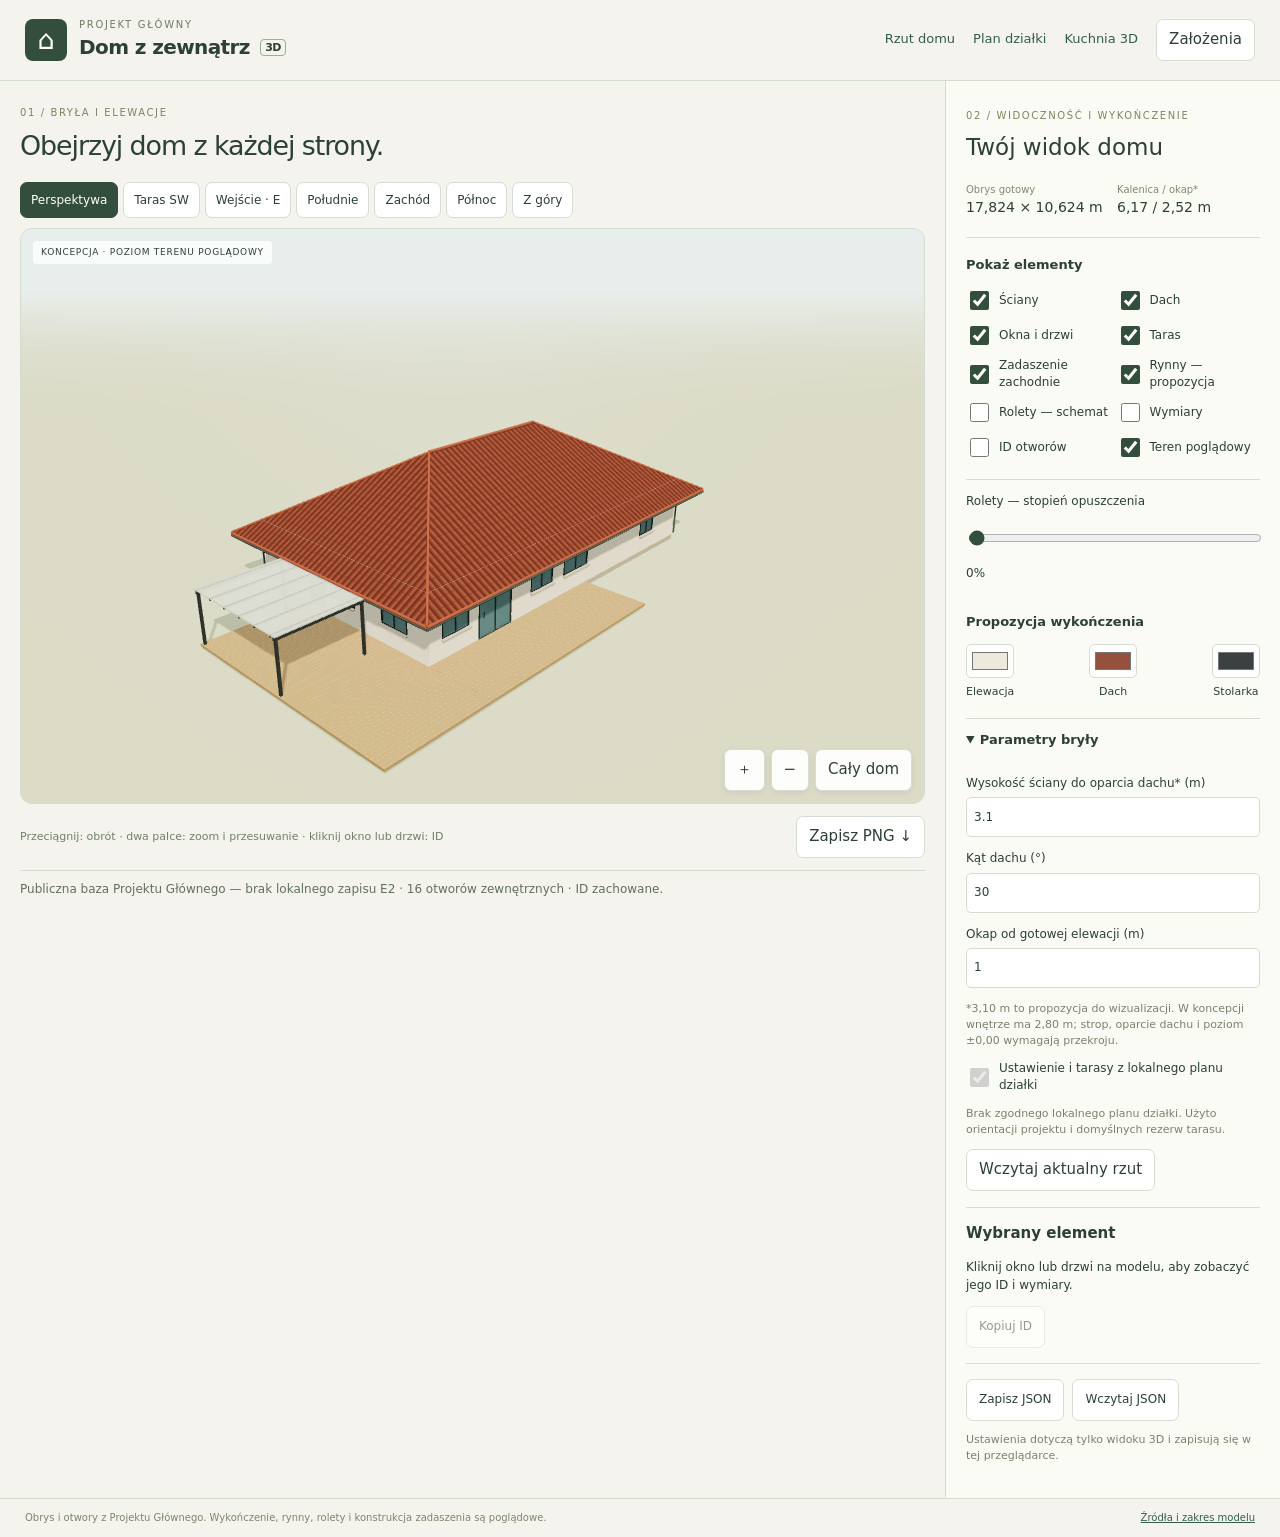
==== dom3d.html @ 91110e95 "Dodaj interaktywny widok domu z zewnątrz 3D" ====
<!doctype html><html lang="pl"><head><meta charset="utf-8"><meta name="viewport" content="width=device-width,initial-scale=1"><meta name="theme-color" content="#344b3f"><link rel="icon" href="data:,"><title>Dom z zewnątrz — Projekt Główny 3D</title><link rel="stylesheet" href="dom3d.css"></head><body>
<header><a class="brand" href="./?variant=E2"><span class="brand-mark">⌂</span><span><small>PROJEKT GŁÓWNY</small><b>Dom z zewnątrz <em>3D</em></b></span></a><nav><a href="./?variant=E2">Rzut domu</a><a href="dzialka.html">Plan działki</a><a href="kuchnia3d.html">Kuchnia 3D</a><button id="homeHelp">Założenia</button></nav></header>
<main><section class="viewer"><div class="view-top"><div><span class="eyebrow">01 / BRYŁA I ELEWACJE</span><h1>Obejrzyj dom z każdej strony.</h1></div><button id="homePanel" class="mobile-panel" aria-expanded="false">Ustawienia</button></div><div class="view-buttons" aria-label="Widoki domu"><button data-home-view="perspective" class="active">Perspektywa</button><button data-home-view="terrace">Taras SW</button><button data-home-view="east">Wejście · E</button><button data-home-view="south">Południe</button><button data-home-view="west">Zachód</button><button data-home-view="north">Północ</button><button data-home-view="top">Z góry</button></div>
<div id="houseScene"><div id="homeLabels" aria-hidden="true"></div><div id="homeLoading" class="loading">Buduję model z geometrii rzutu…</div><div id="noHouseWebGL" hidden><b>Widok elewacji 2D</b><p>WebGL 2 jest niedostępny. Możesz obejrzeć elewacje i zapisać SVG.</p><div id="homeFacade"></div></div><div class="scene-badge">KONCEPCJA · POZIOM TERENU POGLĄDOWY</div><div class="scene-tools"><button id="homeZoomIn" aria-label="Przybliż model">＋</button><button id="homeZoomOut" aria-label="Oddal model">−</button><button id="homeFit">Cały dom</button></div></div>
<div class="scene-footer"><span>Przeciągnij: obrót · dwa palce: zoom i przesuwanie · kliknij okno lub drzwi: ID</span><button id="homeImage">Zapisz PNG ↓</button></div><p id="homeSource" class="source" role="status"></p><p id="homeWarning" class="warning" hidden></p></section>
<aside id="homeSettings"><div class="aside-title"><span class="eyebrow">02 / WIDOCZNOŚĆ I WYKOŃCZENIE</span><h2>Twój widok domu</h2></div><div class="metric-grid"><div><small>Obrys gotowy</small><strong id="homeSize">—</strong></div><div><small>Kalenica / okap*</small><strong id="homeHeights">—</strong></div></div><fieldset><legend>Pokaż elementy</legend><div id="homeLayers" class="layer-grid"></div></fieldset><label class="field"><span>Rolety — stopień opuszczenia</span><input id="homeShutter" type="range" min="0" max="100" value="0"><output id="homeShutterValue">0%</output></label>
<fieldset><legend>Propozycja wykończenia</legend><div class="color-row"><label><input data-home-color="wallColor" type="color" value="#eee9dd">Elewacja</label><label><input data-home-color="roofColor" type="color" value="#95513d">Dach</label><label><input data-home-color="frameColor" type="color" value="#3a4140">Stolarka</label></div></fieldset>
<details open><summary>Parametry bryły</summary><label class="field">Wysokość ściany do oparcia dachu* (m)<input id="homeHeight" type="number" min="2.6" max="5" step=".05" value="3.1"></label><label class="field">Kąt dachu (°)<input id="homePitch" type="number" min="5" max="60" step="1" value="30"></label><label class="field">Okap od gotowej elewacji (m)<input id="homeOverhang" type="number" min="0" max="2.5" step=".05" value="1"></label><p class="hint">*3,10 m to propozycja do wizualizacji. W koncepcji wnętrze ma 2,80 m; strop, oparcie dachu i poziom ±0,00 wymagają przekroju.</p><label class="check"><input id="homeUseSite" type="checkbox" checked>Ustawienie i tarasy z lokalnego planu działki</label><p id="homeSiteSource" class="hint"></p><button id="homeRefresh">Wczytaj aktualny rzut</button></details>
<section class="selection"><h3>Wybrany element</h3><p id="homeSelection">Kliknij okno lub drzwi na modelu, aby zobaczyć jego identyfikator i wymiary.</p><button id="homeCopyId" disabled>Kopiuj ID</button></section><div class="actions"><button id="homeExport">Zapisz JSON</button><button id="homeImport">Wczytaj JSON</button><input id="homeFile" type="file" accept=".json,application/json" hidden></div><p id="homeSave" class="hint" role="status">Ustawienia dotyczą tylko widoku 3D i zapisują się w tej przeglądarce.</p></aside></main>
<footer><span>Obrys i otwory z Projektu Głównego. Wykończenie, rynny, rolety i konstrukcja zadaszenia są poglądowe.</span><a href="dom3d-opis.md">Źródła i zakres modelu</a></footer>
<dialog id="homeHelpDialog"><div class="dialog-title"><h2>Co pokazuje model?</h2><button id="homeHelpClose" aria-label="Zamknij założenia">×</button></div><p>Ściany, położenia i rozmiary otworów pochodzą z Projektu Głównego E2. Model najpierw odczytuje lokalny zapis rzutu, a gdy go nie ma — publiczną bazę. Przycisk „Wczytaj aktualny rzut” odświeża geometrię bez zmiany zapisu 2D.</p><p>Dach kopertowy powstaje z gotowego obrysu, kąta i okapu. Wysokość ściany 3,10 m jest propozycją. Okap schodzi niżej od jej górnej krawędzi o wartość wynikającą z pochylenia połaci. Poziomy stropu i dachu wymagają uzgodnienia na przekroju.</p><p>Barwy, podziały szyb, okucia, skrzynki rolet i rynny to schemat. Zadaszenie tarasu ma poglądową konstrukcję wolnostojącą, do koordynacji z okapem i otworami. Przejścia instalacji przez dach oraz obróbki wymagają projektu. Pokazany teren jest płaski i nie przedstawia rzeczywistego NMT ani fundamentów. Oświetlenie i cienie są aranżacyjne; nie stanowią analizy nasłonecznienia.</p><p>Jeśli w tej przeglądarce jest plan działki, można użyć jego obrotu oraz położeń tarasów. Granice, współrzędne geodezyjne, identyfikator działki i NMT nie są dołączane do eksportu 3D ani wysyłane na serwer.</p><p>Zmiany parametrów 3D są niezależne od rzutu i referencji. JSON przenosi wygląd i kopię geometrii modelu. PNG zapisuje aktualny widok wraz z etykietami. Przeciągnięcie obraca, prawy przycisk lub Shift przesuwa, kółko przybliża; na telefonie użyj jednego lub dwóch palców.</p><p><a href="vendor/three/LICENSE">Three.js — MIT</a></p></dialog><noscript><p>Interaktywny model wymaga JavaScript. <a href="dom3d-opis.md">Opis bryły</a>.</p></noscript><script type="module" src="dom3d.mjs"></script></body></html>
---- dom3d.css ----
:root{font-family:system-ui,sans-serif;color:#2c4035;background:#f4f3ed;font-size:15px;line-height:1.45;--line:#d5dcd2;--green:#344e3d}*{box-sizing:border-box}body{margin:0}button,input,a{touch-action:manipulation}button,a,input{font:inherit}button{cursor:pointer;background:#fff;color:inherit;border:1px solid var(--line);border-radius:7px;min-height:42px;padding:8px 12px}button:hover,button.active{background:var(--green);color:#fff;border-color:var(--green)}button:disabled{opacity:.5;cursor:default}button:focus-visible,a:focus-visible,input:focus-visible,summary:focus-visible,canvas:focus-visible{outline:3px solid #bb7c38;outline-offset:3px}a{color:#315f4a}header{display:flex;justify-content:space-between;align-items:center;padding:18px 25px;border-bottom:1px solid var(--line);gap:20px}.brand{display:flex;align-items:center;gap:12px;text-decoration:none;color:inherit}.brand-mark{display:grid;place-content:center;width:42px;height:42px;background:#344e3d;border-radius:8px;color:#fff;font-size:27px}.brand small{display:block;font-size:10px;letter-spacing:.17em;color:#6f7d68}.brand b{font-size:20px;letter-spacing:-.03em}.brand em{font-size:11px;font-style:normal;border:1px solid #9aaf8e;border-radius:4px;padding:1px 4px;vertical-align:middle;margin-left:4px}nav{display:flex;align-items:center;gap:18px}nav a{font-size:13px;text-decoration:none}main{display:grid;grid-template-columns:minmax(0,1fr) 335px;min-height:calc(100dvh - 140px)}.viewer{min-width:0;padding:20px}.view-top{display:flex;justify-content:space-between;align-items:center;gap:12px}.eyebrow{font-size:10px;letter-spacing:.16em;color:#7b865f}h1{font-size:clamp(20px,2.1vw,29px);margin:5px 0 16px;font-weight:500;letter-spacing:-.04em}h2{font-size:23px;font-weight:500;margin:6px 0 18px}h3{font-size:15px}.view-buttons{display:flex;gap:5px;flex-wrap:wrap;margin-bottom:10px}.view-buttons button{font-size:12px;min-height:36px;padding:7px 10px}#houseScene{position:relative;height:clamp(430px,64vh,820px);min-width:0;border:1px solid #d2dcd0;border-radius:12px;overflow:hidden;background:#e8eeec}#houseScene canvas{display:block;width:100%;height:100%;touch-action:none}#homeLabels{position:absolute;inset:0;pointer-events:none;overflow:hidden}.home-label{position:absolute;transform:translate(-50%,-50%);font-size:11px;background:#ffffffe8;border:1px solid #d3ddd0;border-radius:4px;padding:2px 6px;white-space:nowrap;box-shadow:0 1px 4px #0001}.home-label[hidden]{display:none}.id-label{font-size:10px;color:#674f2e}.scene-badge{position:absolute;top:12px;left:12px;border-radius:4px;background:#ffffffc9;padding:5px 8px;font-size:9px;letter-spacing:.08em;pointer-events:none}.scene-tools{position:absolute;right:12px;bottom:12px;display:flex;gap:6px}.scene-tools button{background:#fffffff2;box-shadow:0 2px 6px #0001}.loading{position:absolute;inset:0;display:grid;place-content:center;text-align:center;font-size:14px;background:#e8eeec;z-index:2}.loading[hidden]{display:none}.scene-footer{display:flex;align-items:center;justify-content:space-between;gap:12px;padding:12px 0;border-bottom:1px solid var(--line)}.scene-footer span{font-size:11px;color:#718069}.scene-footer button{flex-shrink:0}.source{font-size:12px;color:#62715d;margin:10px 0}.warning{background:#fff3dc;border-left:3px solid #b58031;font-size:12px;padding:10px}aside{background:#fbfbf6;border-left:1px solid var(--line);padding:23px 20px;min-width:0}.metric-grid{display:grid;grid-template-columns:1fr 1fr;gap:8px;border-bottom:1px solid var(--line);padding-bottom:18px}.metric-grid small{display:block;font-size:10px;color:#7f8a70}.metric-grid strong{font-size:14px;font-weight:500}fieldset{border:0;border-bottom:1px solid var(--line);padding:18px 0;margin:0}legend{font-size:13px;font-weight:600;padding:0;float:left;width:100%;margin:0 0 12px}.layer-grid{clear:both;display:grid;grid-template-columns:1fr 1fr;gap:7px}.check,.layer-grid label{display:flex;align-items:center;gap:7px;font-size:12px;min-height:28px}.check input,.layer-grid input{width:19px;height:19px;flex-shrink:0;accent-color:var(--green)}.field{display:flex;flex-direction:column;gap:5px;font-size:12px;margin:13px 0}.field input{min-height:40px;width:100%;border:1px solid var(--line);background:white;border-radius:5px;padding:7px;color:inherit;min-width:0}.field input[type=range]{padding:0;accent-color:var(--green)}.color-row{display:flex;clear:both;gap:12px;justify-content:space-between}.color-row label{display:flex;align-items:center;flex-direction:column;gap:6px;font-size:11px}.color-row input{width:48px;height:34px;border:1px solid var(--line);padding:3px;border-radius:5px;background:white}.hint{font-size:11px;color:#78826d;overflow-wrap:anywhere}summary{font-size:13px;font-weight:600;min-height:42px;padding:12px 0;cursor:pointer}.selection{margin-top:16px;border-top:1px solid var(--line)}.selection p{font-size:12px;overflow-wrap:anywhere}.selection button{font-size:12px}.actions{display:flex;gap:8px;flex-wrap:wrap;border-top:1px solid var(--line);padding-top:15px;margin-top:15px}.actions button{font-size:12px}footer{display:flex;justify-content:space-between;align-items:center;padding:12px 25px;border-top:1px solid var(--line);gap:15px;font-size:10px;color:#7c866f}footer a{flex-shrink:0}.mobile-panel{display:none}dialog{max-width:650px;width:calc(100vw - 25px);max-height:85vh;overflow:auto;border:1px solid var(--line);border-radius:12px;background:#fbfbf6;color:inherit;padding:22px}dialog::backdrop{background:#14271e77}.dialog-title{display:flex;justify-content:space-between;gap:15px;align-items:center}.dialog-title h2{margin:0}dialog p{font-size:14px}.dialog-title button{font-size:24px}#noHouseWebGL{position:absolute;inset:0;overflow:auto;padding:50px 15px 70px;background:#e8eeec;font-size:13px}#noHouseWebGL[hidden]{display:none}#homeFacade svg{display:block;width:100%;max-height:70vh}.fallback #homeLabels{display:none}.fallback .scene-tools{display:none}@media(max-width:850px){header{padding:12px;gap:10px;flex-wrap:wrap}nav{gap:12px;flex-wrap:wrap}nav a{font-size:12px}.brand b{font-size:18px}main{display:block}.viewer{padding:12px}#houseScene{height:57dvh;min-height:390px}.view-buttons{gap:4px}.view-buttons button{font-size:11px;min-height:40px}.scene-footer{gap:8px;align-items:flex-start}.scene-footer span{max-width:230px}.scene-footer button{font-size:12px}.mobile-panel{display:block;min-height:40px;font-size:12px}aside{border-left:0;border-top:1px solid var(--line);padding:20px;display:none}body.settings-open aside{display:block}footer{padding:12px;display:block}footer a{display:inline-block;margin-top:8px}.scene-badge{font-size:8px;max-width:75%}.scene-tools{right:8px;bottom:8px}h1{max-width:270px}.layer-grid{grid-template-columns:1fr 1fr}.home-label{font-size:10px;padding:2px 4px}}
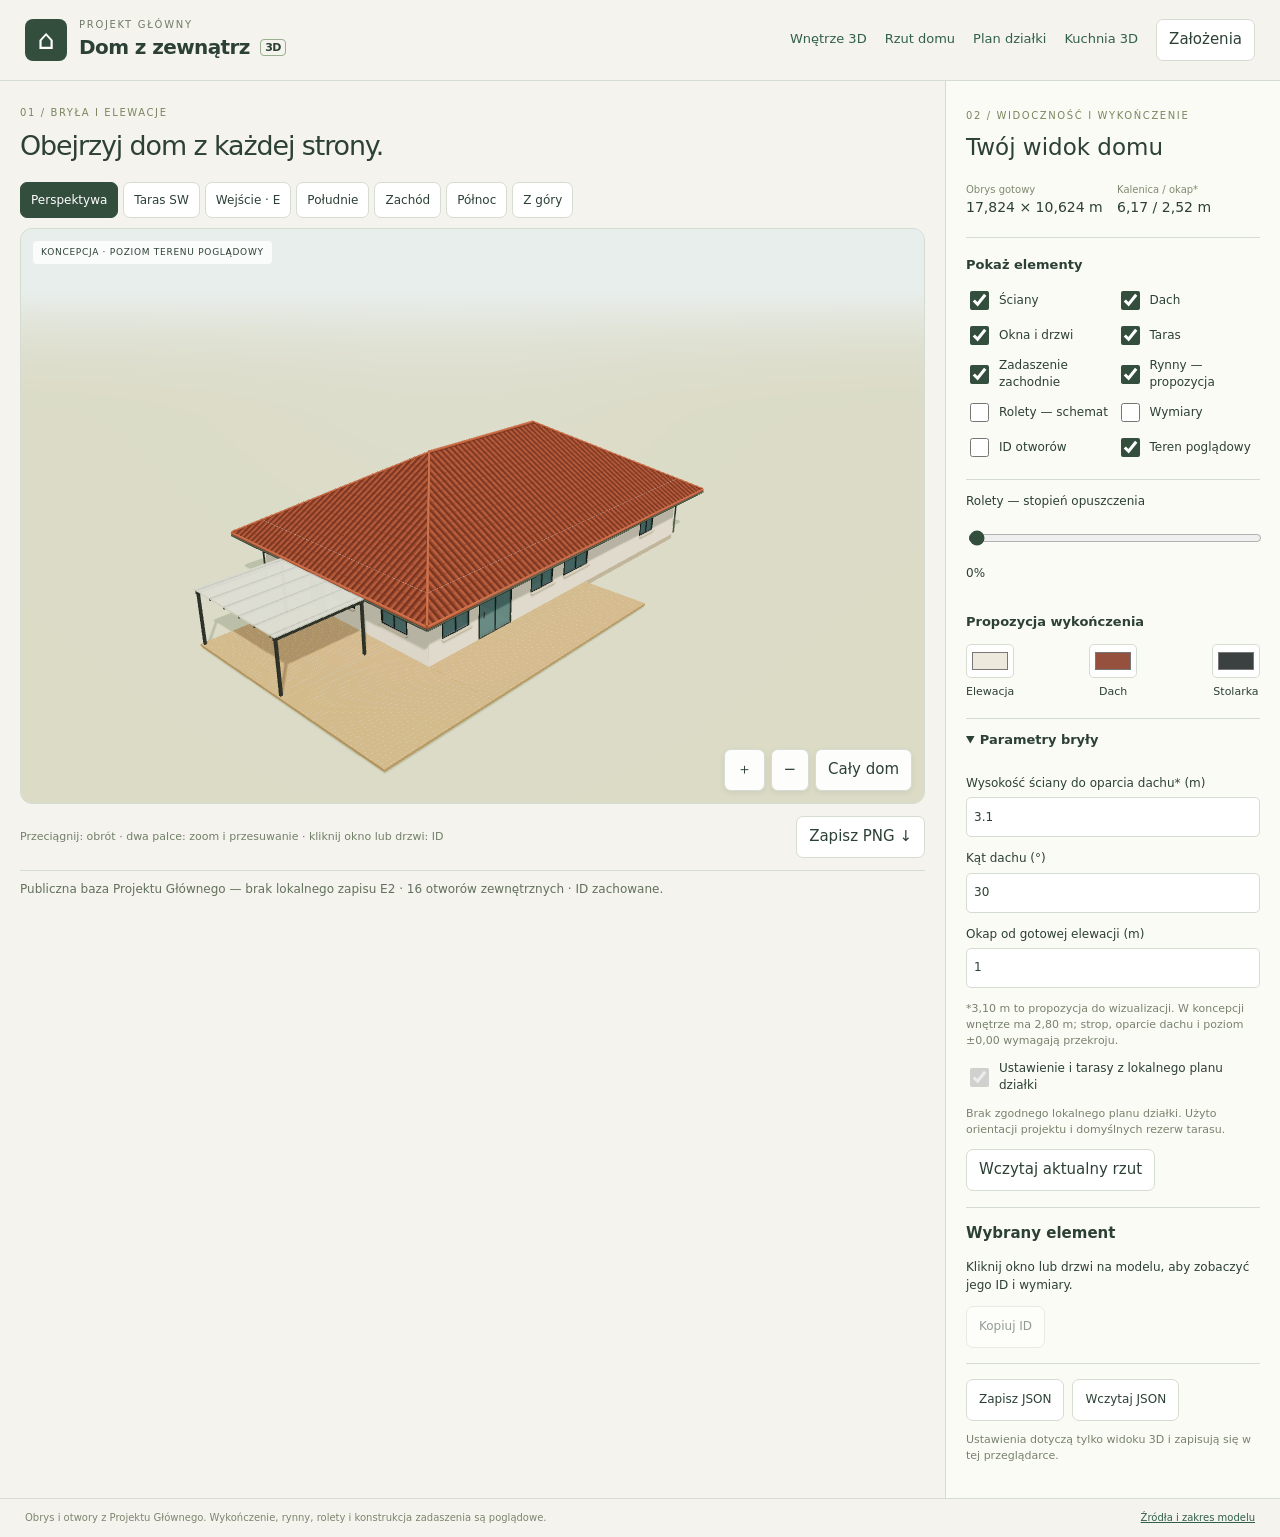
==== commit 218070b4: "Dodaj wnętrze całego domu 3D z ustawianym ludzikiem" ====
--- a/dom3d.html
+++ b/dom3d.html
@@ -1,5 +1,5 @@
 <!doctype html><html lang="pl"><head><meta charset="utf-8"><meta name="viewport" content="width=device-width,initial-scale=1"><meta name="theme-color" content="#344b3f"><link rel="icon" href="data:,"><title>Dom z zewnątrz — Projekt Główny 3D</title><link rel="stylesheet" href="dom3d.css"></head><body>
-<header><a class="brand" href="./?variant=E2"><span class="brand-mark">⌂</span><span><small>PROJEKT GŁÓWNY</small><b>Dom z zewnątrz <em>3D</em></b></span></a><nav><a href="./?variant=E2">Rzut domu</a><a href="dzialka.html">Plan działki</a><a href="kuchnia3d.html">Kuchnia 3D</a><button id="homeHelp">Założenia</button></nav></header>
+<header><a class="brand" href="./?variant=E2"><span class="brand-mark">⌂</span><span><small>PROJEKT GŁÓWNY</small><b>Dom z zewnątrz <em>3D</em></b></span></a><nav><a href="wnetrze3d.html">Wnętrze 3D</a><a href="./?variant=E2">Rzut domu</a><a href="dzialka.html">Plan działki</a><a href="kuchnia3d.html">Kuchnia 3D</a><button id="homeHelp">Założenia</button></nav></header>
 <main><section class="viewer"><div class="view-top"><div><span class="eyebrow">01 / BRYŁA I ELEWACJE</span><h1>Obejrzyj dom z każdej strony.</h1></div><button id="homePanel" class="mobile-panel" aria-expanded="false">Ustawienia</button></div><div class="view-buttons" aria-label="Widoki domu"><button data-home-view="perspective" class="active">Perspektywa</button><button data-home-view="terrace">Taras SW</button><button data-home-view="east">Wejście · E</button><button data-home-view="south">Południe</button><button data-home-view="west">Zachód</button><button data-home-view="north">Północ</button><button data-home-view="top">Z góry</button></div>
 <div id="houseScene"><div id="homeLabels" aria-hidden="true"></div><div id="homeLoading" class="loading">Buduję model z geometrii rzutu…</div><div id="noHouseWebGL" hidden><b>Widok elewacji 2D</b><p>WebGL 2 jest niedostępny. Możesz obejrzeć elewacje i zapisać SVG.</p><div id="homeFacade"></div></div><div class="scene-badge">KONCEPCJA · POZIOM TERENU POGLĄDOWY</div><div class="scene-tools"><button id="homeZoomIn" aria-label="Przybliż model">＋</button><button id="homeZoomOut" aria-label="Oddal model">−</button><button id="homeFit">Cały dom</button></div></div>
 <div class="scene-footer"><span>Przeciągnij: obrót · dwa palce: zoom i przesuwanie · kliknij okno lub drzwi: ID</span><button id="homeImage">Zapisz PNG ↓</button></div><p id="homeSource" class="source" role="status"></p><p id="homeWarning" class="warning" hidden></p></section>
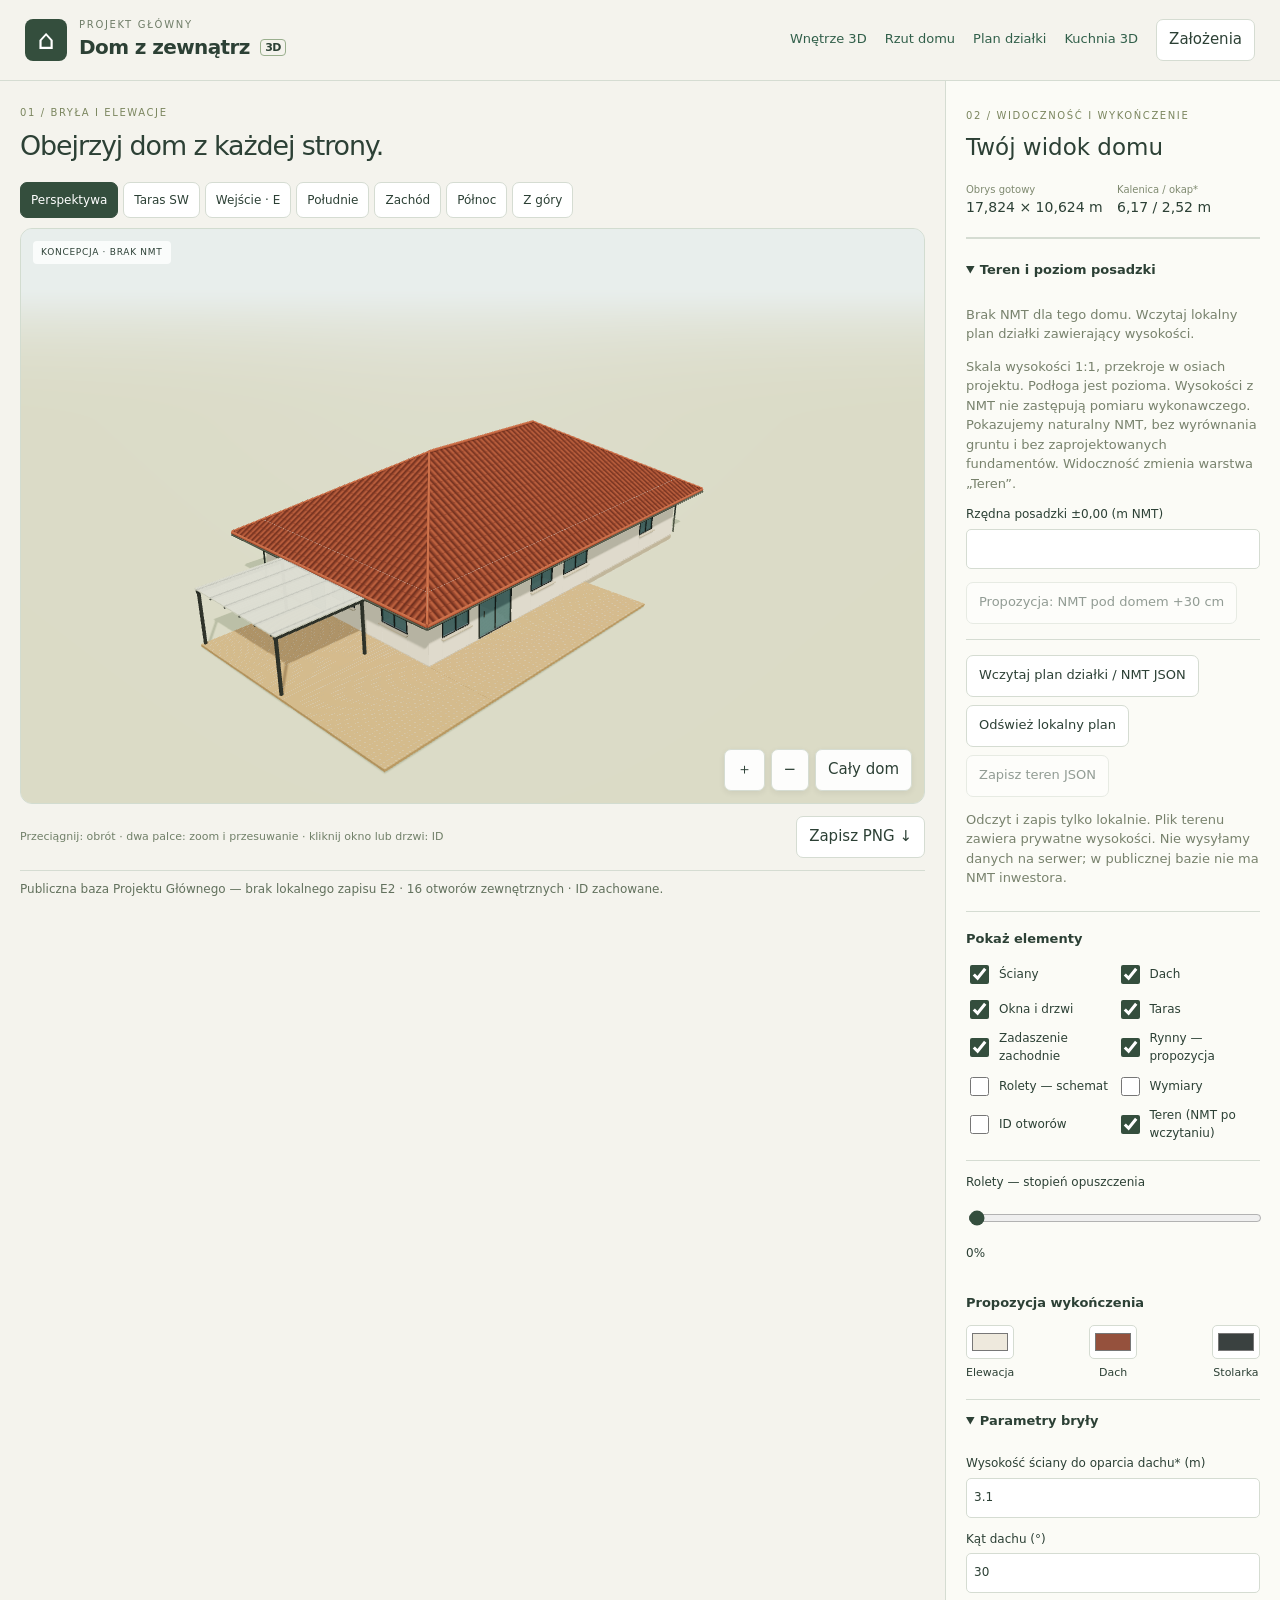
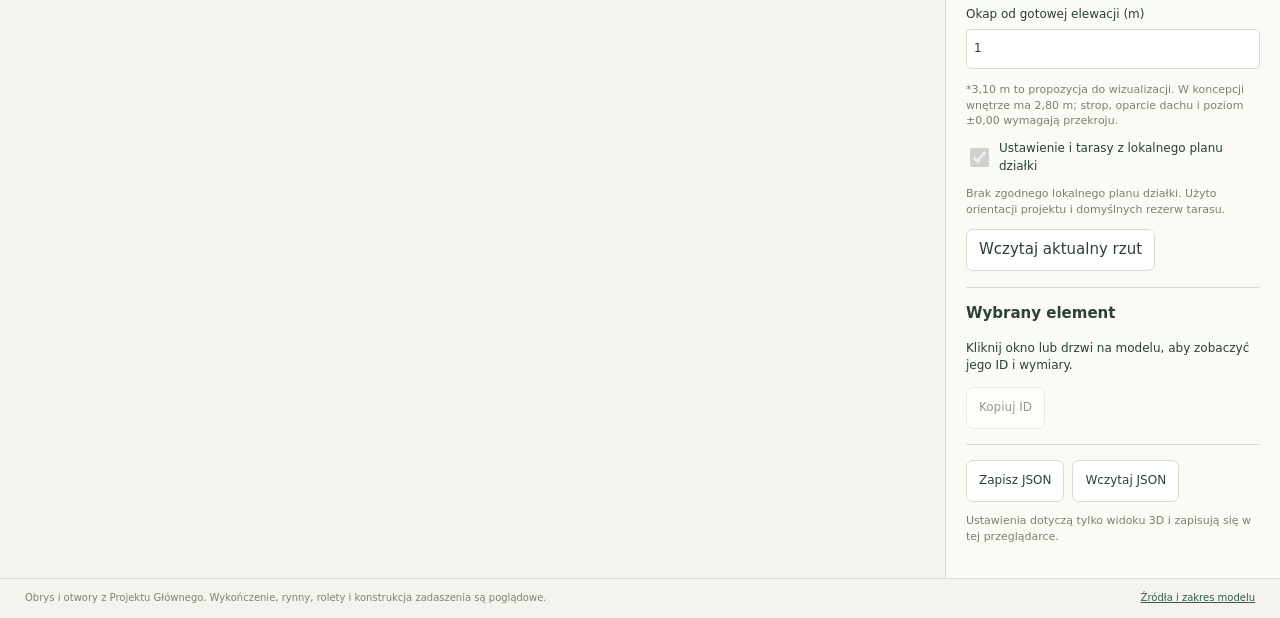
==== commit e0728f70: "Uwzględnij lokalny NMT i poziom posadzki w widokach domu 3D" ====
--- a/dom3d.html
+++ b/dom3d.html
@@ -1,11 +1,11 @@
 <!doctype html><html lang="pl"><head><meta charset="utf-8"><meta name="viewport" content="width=device-width,initial-scale=1"><meta name="theme-color" content="#344b3f"><link rel="icon" href="data:,"><title>Dom z zewnątrz — Projekt Główny 3D</title><link rel="stylesheet" href="dom3d.css"></head><body>
 <header><a class="brand" href="./?variant=E2"><span class="brand-mark">⌂</span><span><small>PROJEKT GŁÓWNY</small><b>Dom z zewnątrz <em>3D</em></b></span></a><nav><a href="wnetrze3d.html">Wnętrze 3D</a><a href="./?variant=E2">Rzut domu</a><a href="dzialka.html">Plan działki</a><a href="kuchnia3d.html">Kuchnia 3D</a><button id="homeHelp">Założenia</button></nav></header>
 <main><section class="viewer"><div class="view-top"><div><span class="eyebrow">01 / BRYŁA I ELEWACJE</span><h1>Obejrzyj dom z każdej strony.</h1></div><button id="homePanel" class="mobile-panel" aria-expanded="false">Ustawienia</button></div><div class="view-buttons" aria-label="Widoki domu"><button data-home-view="perspective" class="active">Perspektywa</button><button data-home-view="terrace">Taras SW</button><button data-home-view="east">Wejście · E</button><button data-home-view="south">Południe</button><button data-home-view="west">Zachód</button><button data-home-view="north">Północ</button><button data-home-view="top">Z góry</button></div>
-<div id="houseScene"><div id="homeLabels" aria-hidden="true"></div><div id="homeLoading" class="loading">Buduję model z geometrii rzutu…</div><div id="noHouseWebGL" hidden><b>Widok elewacji 2D</b><p>WebGL 2 jest niedostępny. Możesz obejrzeć elewacje i zapisać SVG.</p><div id="homeFacade"></div></div><div class="scene-badge">KONCEPCJA · POZIOM TERENU POGLĄDOWY</div><div class="scene-tools"><button id="homeZoomIn" aria-label="Przybliż model">＋</button><button id="homeZoomOut" aria-label="Oddal model">−</button><button id="homeFit">Cały dom</button></div></div>
+<div id="houseScene"><div id="homeLabels" aria-hidden="true"></div><div id="homeLoading" class="loading">Buduję model z geometrii rzutu…</div><div id="noHouseWebGL" hidden><b>Widok elewacji 2D</b><p>WebGL 2 jest niedostępny. Możesz obejrzeć elewacje i zapisać SVG.</p><div id="homeFacade"></div></div><div id="homeTerrainBadge" class="scene-badge">KONCEPCJA · BRAK NMT</div><div class="scene-tools"><button id="homeZoomIn" aria-label="Przybliż model">＋</button><button id="homeZoomOut" aria-label="Oddal model">−</button><button id="homeFit">Cały dom</button></div></div>
 <div class="scene-footer"><span>Przeciągnij: obrót · dwa palce: zoom i przesuwanie · kliknij okno lub drzwi: ID</span><button id="homeImage">Zapisz PNG ↓</button></div><p id="homeSource" class="source" role="status"></p><p id="homeWarning" class="warning" hidden></p></section>
-<aside id="homeSettings"><div class="aside-title"><span class="eyebrow">02 / WIDOCZNOŚĆ I WYKOŃCZENIE</span><h2>Twój widok domu</h2></div><div class="metric-grid"><div><small>Obrys gotowy</small><strong id="homeSize">—</strong></div><div><small>Kalenica / okap*</small><strong id="homeHeights">—</strong></div></div><fieldset><legend>Pokaż elementy</legend><div id="homeLayers" class="layer-grid"></div></fieldset><label class="field"><span>Rolety — stopień opuszczenia</span><input id="homeShutter" type="range" min="0" max="100" value="0"><output id="homeShutterValue">0%</output></label>
+<aside id="homeSettings"><div class="aside-title"><span class="eyebrow">02 / WIDOCZNOŚĆ I WYKOŃCZENIE</span><h2>Twój widok domu</h2></div><div class="metric-grid"><div><small>Obrys gotowy</small><strong id="homeSize">—</strong></div><div><small>Kalenica / okap*</small><strong id="homeHeights">—</strong></div></div><div id="terrain3DPanel"></div><fieldset><legend>Pokaż elementy</legend><div id="homeLayers" class="layer-grid"></div></fieldset><label class="field"><span>Rolety — stopień opuszczenia</span><input id="homeShutter" type="range" min="0" max="100" value="0"><output id="homeShutterValue">0%</output></label>
 <fieldset><legend>Propozycja wykończenia</legend><div class="color-row"><label><input data-home-color="wallColor" type="color" value="#eee9dd">Elewacja</label><label><input data-home-color="roofColor" type="color" value="#95513d">Dach</label><label><input data-home-color="frameColor" type="color" value="#3a4140">Stolarka</label></div></fieldset>
 <details open><summary>Parametry bryły</summary><label class="field">Wysokość ściany do oparcia dachu* (m)<input id="homeHeight" type="number" min="2.6" max="5" step=".05" value="3.1"></label><label class="field">Kąt dachu (°)<input id="homePitch" type="number" min="5" max="60" step="1" value="30"></label><label class="field">Okap od gotowej elewacji (m)<input id="homeOverhang" type="number" min="0" max="2.5" step=".05" value="1"></label><p class="hint">*3,10 m to propozycja do wizualizacji. W koncepcji wnętrze ma 2,80 m; strop, oparcie dachu i poziom ±0,00 wymagają przekroju.</p><label class="check"><input id="homeUseSite" type="checkbox" checked>Ustawienie i tarasy z lokalnego planu działki</label><p id="homeSiteSource" class="hint"></p><button id="homeRefresh">Wczytaj aktualny rzut</button></details>
 <section class="selection"><h3>Wybrany element</h3><p id="homeSelection">Kliknij okno lub drzwi na modelu, aby zobaczyć jego identyfikator i wymiary.</p><button id="homeCopyId" disabled>Kopiuj ID</button></section><div class="actions"><button id="homeExport">Zapisz JSON</button><button id="homeImport">Wczytaj JSON</button><input id="homeFile" type="file" accept=".json,application/json" hidden></div><p id="homeSave" class="hint" role="status">Ustawienia dotyczą tylko widoku 3D i zapisują się w tej przeglądarce.</p></aside></main>
 <footer><span>Obrys i otwory z Projektu Głównego. Wykończenie, rynny, rolety i konstrukcja zadaszenia są poglądowe.</span><a href="dom3d-opis.md">Źródła i zakres modelu</a></footer>
-<dialog id="homeHelpDialog"><div class="dialog-title"><h2>Co pokazuje model?</h2><button id="homeHelpClose" aria-label="Zamknij założenia">×</button></div><p>Ściany, położenia i rozmiary otworów pochodzą z Projektu Głównego E2. Model najpierw odczytuje lokalny zapis rzutu, a gdy go nie ma — publiczną bazę. Przycisk „Wczytaj aktualny rzut” odświeża geometrię bez zmiany zapisu 2D.</p><p>Dach kopertowy powstaje z gotowego obrysu, kąta i okapu. Wysokość ściany 3,10 m jest propozycją. Okap schodzi niżej od jej górnej krawędzi o wartość wynikającą z pochylenia połaci. Poziomy stropu i dachu wymagają uzgodnienia na przekroju.</p><p>Barwy, podziały szyb, okucia, skrzynki rolet i rynny to schemat. Zadaszenie tarasu ma poglądową konstrukcję wolnostojącą, do koordynacji z okapem i otworami. Przejścia instalacji przez dach oraz obróbki wymagają projektu. Pokazany teren jest płaski i nie przedstawia rzeczywistego NMT ani fundamentów. Oświetlenie i cienie są aranżacyjne; nie stanowią analizy nasłonecznienia.</p><p>Jeśli w tej przeglądarce jest plan działki, można użyć jego obrotu oraz położeń tarasów. Granice, współrzędne geodezyjne, identyfikator działki i NMT nie są dołączane do eksportu 3D ani wysyłane na serwer.</p><p>Zmiany parametrów 3D są niezależne od rzutu i referencji. JSON przenosi wygląd i kopię geometrii modelu. PNG zapisuje aktualny widok wraz z etykietami. Przeciągnięcie obraca, prawy przycisk lub Shift przesuwa, kółko przybliża; na telefonie użyj jednego lub dwóch palców.</p><p><a href="vendor/three/LICENSE">Three.js — MIT</a></p></dialog><noscript><p>Interaktywny model wymaga JavaScript. <a href="dom3d-opis.md">Opis bryły</a>.</p></noscript><script type="module" src="dom3d.mjs"></script></body></html>
+<dialog id="homeHelpDialog"><div class="dialog-title"><h2>Co pokazuje model?</h2><button id="homeHelpClose" aria-label="Zamknij założenia">×</button></div><p>Ściany, położenia i rozmiary otworów pochodzą z Projektu Głównego E2. Model najpierw odczytuje lokalny zapis rzutu, a gdy go nie ma — publiczną bazę. Przycisk „Wczytaj aktualny rzut” odświeża geometrię bez zmiany zapisu 2D.</p><p>Dach kopertowy powstaje z gotowego obrysu, kąta i okapu. Wysokość ściany 3,10 m jest propozycją. Okap schodzi niżej od jej górnej krawędzi o wartość wynikającą z pochylenia połaci. Poziomy stropu i dachu wymagają uzgodnienia na przekroju.</p><p>Barwy, podziały szyb, okucia, skrzynki rolet i rynny to schemat. Zadaszenie tarasu ma poglądową konstrukcję wolnostojącą, do koordynacji z okapem i otworami. Przejścia instalacji przez dach oraz obróbki wymagają projektu. Po wczytaniu lokalnego planu z NMT pokazujemy naturalne pochylenie w skali 1:1. Posadzka pozostaje pozioma; jej rzędna jest robocza. Półprzezroczysty pas pod domem ilustruje różnicę wysokości, bez projektu fundamentów i niwelacji. Bez NMT teren jest poglądowy. Oświetlenie i cienie są aranżacyjne; nie stanowią analizy nasłonecznienia.</p><p>Jeśli w tej przeglądarce jest plan działki, można użyć jego obrotu oraz położeń tarasów. Granice, współrzędne geodezyjne i identyfikator działki nie są dołączane do eksportu 3D. Jeżeli NMT jest wczytany, eksport JSON zawiera lokalny fragment wysokości i rzędną widoku. Plik jest prywatny; nic nie wysyłamy na serwer.</p><p>Zmiany parametrów 3D są niezależne od rzutu i referencji. JSON przenosi wygląd i kopię geometrii modelu. PNG zapisuje aktualny widok wraz z etykietami. Przeciągnięcie obraca, prawy przycisk lub Shift przesuwa, kółko przybliża; na telefonie użyj jednego lub dwóch palców.</p><p><a href="vendor/three/LICENSE">Three.js — MIT</a></p></dialog><noscript><p>Interaktywny model wymaga JavaScript. <a href="dom3d-opis.md">Opis bryły</a>.</p></noscript><script type="module" src="dom3d.mjs"></script></body></html>
--- a/dom3d.css
+++ b/dom3d.css
@@ -1 +1,2 @@
 :root{font-family:system-ui,sans-serif;color:#2c4035;background:#f4f3ed;font-size:15px;line-height:1.45;--line:#d5dcd2;--green:#344e3d}*{box-sizing:border-box}body{margin:0}button,input,a{touch-action:manipulation}button,a,input{font:inherit}button{cursor:pointer;background:#fff;color:inherit;border:1px solid var(--line);border-radius:7px;min-height:42px;padding:8px 12px}button:hover,button.active{background:var(--green);color:#fff;border-color:var(--green)}button:disabled{opacity:.5;cursor:default}button:focus-visible,a:focus-visible,input:focus-visible,summary:focus-visible,canvas:focus-visible{outline:3px solid #bb7c38;outline-offset:3px}a{color:#315f4a}header{display:flex;justify-content:space-between;align-items:center;padding:18px 25px;border-bottom:1px solid var(--line);gap:20px}.brand{display:flex;align-items:center;gap:12px;text-decoration:none;color:inherit}.brand-mark{display:grid;place-content:center;width:42px;height:42px;background:#344e3d;border-radius:8px;color:#fff;font-size:27px}.brand small{display:block;font-size:10px;letter-spacing:.17em;color:#6f7d68}.brand b{font-size:20px;letter-spacing:-.03em}.brand em{font-size:11px;font-style:normal;border:1px solid #9aaf8e;border-radius:4px;padding:1px 4px;vertical-align:middle;margin-left:4px}nav{display:flex;align-items:center;gap:18px}nav a{font-size:13px;text-decoration:none}main{display:grid;grid-template-columns:minmax(0,1fr) 335px;min-height:calc(100dvh - 140px)}.viewer{min-width:0;padding:20px}.view-top{display:flex;justify-content:space-between;align-items:center;gap:12px}.eyebrow{font-size:10px;letter-spacing:.16em;color:#7b865f}h1{font-size:clamp(20px,2.1vw,29px);margin:5px 0 16px;font-weight:500;letter-spacing:-.04em}h2{font-size:23px;font-weight:500;margin:6px 0 18px}h3{font-size:15px}.view-buttons{display:flex;gap:5px;flex-wrap:wrap;margin-bottom:10px}.view-buttons button{font-size:12px;min-height:36px;padding:7px 10px}#houseScene{position:relative;height:clamp(430px,64vh,820px);min-width:0;border:1px solid #d2dcd0;border-radius:12px;overflow:hidden;background:#e8eeec}#houseScene canvas{display:block;width:100%;height:100%;touch-action:none}#homeLabels{position:absolute;inset:0;pointer-events:none;overflow:hidden}.home-label{position:absolute;transform:translate(-50%,-50%);font-size:11px;background:#ffffffe8;border:1px solid #d3ddd0;border-radius:4px;padding:2px 6px;white-space:nowrap;box-shadow:0 1px 4px #0001}.home-label[hidden]{display:none}.id-label{font-size:10px;color:#674f2e}.scene-badge{position:absolute;top:12px;left:12px;border-radius:4px;background:#ffffffc9;padding:5px 8px;font-size:9px;letter-spacing:.08em;pointer-events:none}.scene-tools{position:absolute;right:12px;bottom:12px;display:flex;gap:6px}.scene-tools button{background:#fffffff2;box-shadow:0 2px 6px #0001}.loading{position:absolute;inset:0;display:grid;place-content:center;text-align:center;font-size:14px;background:#e8eeec;z-index:2}.loading[hidden]{display:none}.scene-footer{display:flex;align-items:center;justify-content:space-between;gap:12px;padding:12px 0;border-bottom:1px solid var(--line)}.scene-footer span{font-size:11px;color:#718069}.scene-footer button{flex-shrink:0}.source{font-size:12px;color:#62715d;margin:10px 0}.warning{background:#fff3dc;border-left:3px solid #b58031;font-size:12px;padding:10px}aside{background:#fbfbf6;border-left:1px solid var(--line);padding:23px 20px;min-width:0}.metric-grid{display:grid;grid-template-columns:1fr 1fr;gap:8px;border-bottom:1px solid var(--line);padding-bottom:18px}.metric-grid small{display:block;font-size:10px;color:#7f8a70}.metric-grid strong{font-size:14px;font-weight:500}fieldset{border:0;border-bottom:1px solid var(--line);padding:18px 0;margin:0}legend{font-size:13px;font-weight:600;padding:0;float:left;width:100%;margin:0 0 12px}.layer-grid{clear:both;display:grid;grid-template-columns:1fr 1fr;gap:7px}.check,.layer-grid label{display:flex;align-items:center;gap:7px;font-size:12px;min-height:28px}.check input,.layer-grid input{width:19px;height:19px;flex-shrink:0;accent-color:var(--green)}.field{display:flex;flex-direction:column;gap:5px;font-size:12px;margin:13px 0}.field input{min-height:40px;width:100%;border:1px solid var(--line);background:white;border-radius:5px;padding:7px;color:inherit;min-width:0}.field input[type=range]{padding:0;accent-color:var(--green)}.color-row{display:flex;clear:both;gap:12px;justify-content:space-between}.color-row label{display:flex;align-items:center;flex-direction:column;gap:6px;font-size:11px}.color-row input{width:48px;height:34px;border:1px solid var(--line);padding:3px;border-radius:5px;background:white}.hint{font-size:11px;color:#78826d;overflow-wrap:anywhere}summary{font-size:13px;font-weight:600;min-height:42px;padding:12px 0;cursor:pointer}.selection{margin-top:16px;border-top:1px solid var(--line)}.selection p{font-size:12px;overflow-wrap:anywhere}.selection button{font-size:12px}.actions{display:flex;gap:8px;flex-wrap:wrap;border-top:1px solid var(--line);padding-top:15px;margin-top:15px}.actions button{font-size:12px}footer{display:flex;justify-content:space-between;align-items:center;padding:12px 25px;border-top:1px solid var(--line);gap:15px;font-size:10px;color:#7c866f}footer a{flex-shrink:0}.mobile-panel{display:none}dialog{max-width:650px;width:calc(100vw - 25px);max-height:85vh;overflow:auto;border:1px solid var(--line);border-radius:12px;background:#fbfbf6;color:inherit;padding:22px}dialog::backdrop{background:#14271e77}.dialog-title{display:flex;justify-content:space-between;gap:15px;align-items:center}.dialog-title h2{margin:0}dialog p{font-size:14px}.dialog-title button{font-size:24px}#noHouseWebGL{position:absolute;inset:0;overflow:auto;padding:50px 15px 70px;background:#e8eeec;font-size:13px}#noHouseWebGL[hidden]{display:none}#homeFacade svg{display:block;width:100%;max-height:70vh}.fallback #homeLabels{display:none}.fallback .scene-tools{display:none}@media(max-width:850px){header{padding:12px;gap:10px;flex-wrap:wrap}nav{gap:12px;flex-wrap:wrap}nav a{font-size:12px}.brand b{font-size:18px}main{display:block}.viewer{padding:12px}#houseScene{height:57dvh;min-height:390px}.view-buttons{gap:4px}.view-buttons button{font-size:11px;min-height:40px}.scene-footer{gap:8px;align-items:flex-start}.scene-footer span{max-width:230px}.scene-footer button{font-size:12px}.mobile-panel{display:block;min-height:40px;font-size:12px}aside{border-left:0;border-top:1px solid var(--line);padding:20px;display:none}body.settings-open aside{display:block}footer{padding:12px;display:block}footer a{display:inline-block;margin-top:8px}.scene-badge{font-size:8px;max-width:75%}.scene-tools{right:8px;bottom:8px}h1{max-width:270px}.layer-grid{grid-template-columns:1fr 1fr}.home-label{font-size:10px;padding:2px 4px}}
+.terrain-section{border-top:1px solid var(--line);border-bottom:1px solid var(--line);padding:10px 0}.terrain-section .hint,.terrain-section .warning{font-size:13px;line-height:1.5}.terrain-section button{font-size:13px}.terrain-profiles svg{display:block;width:100%;background:#f2f1e9;border:1px solid var(--line);border-radius:6px;margin:8px 0}.terrain-section input{font-size:16px}
